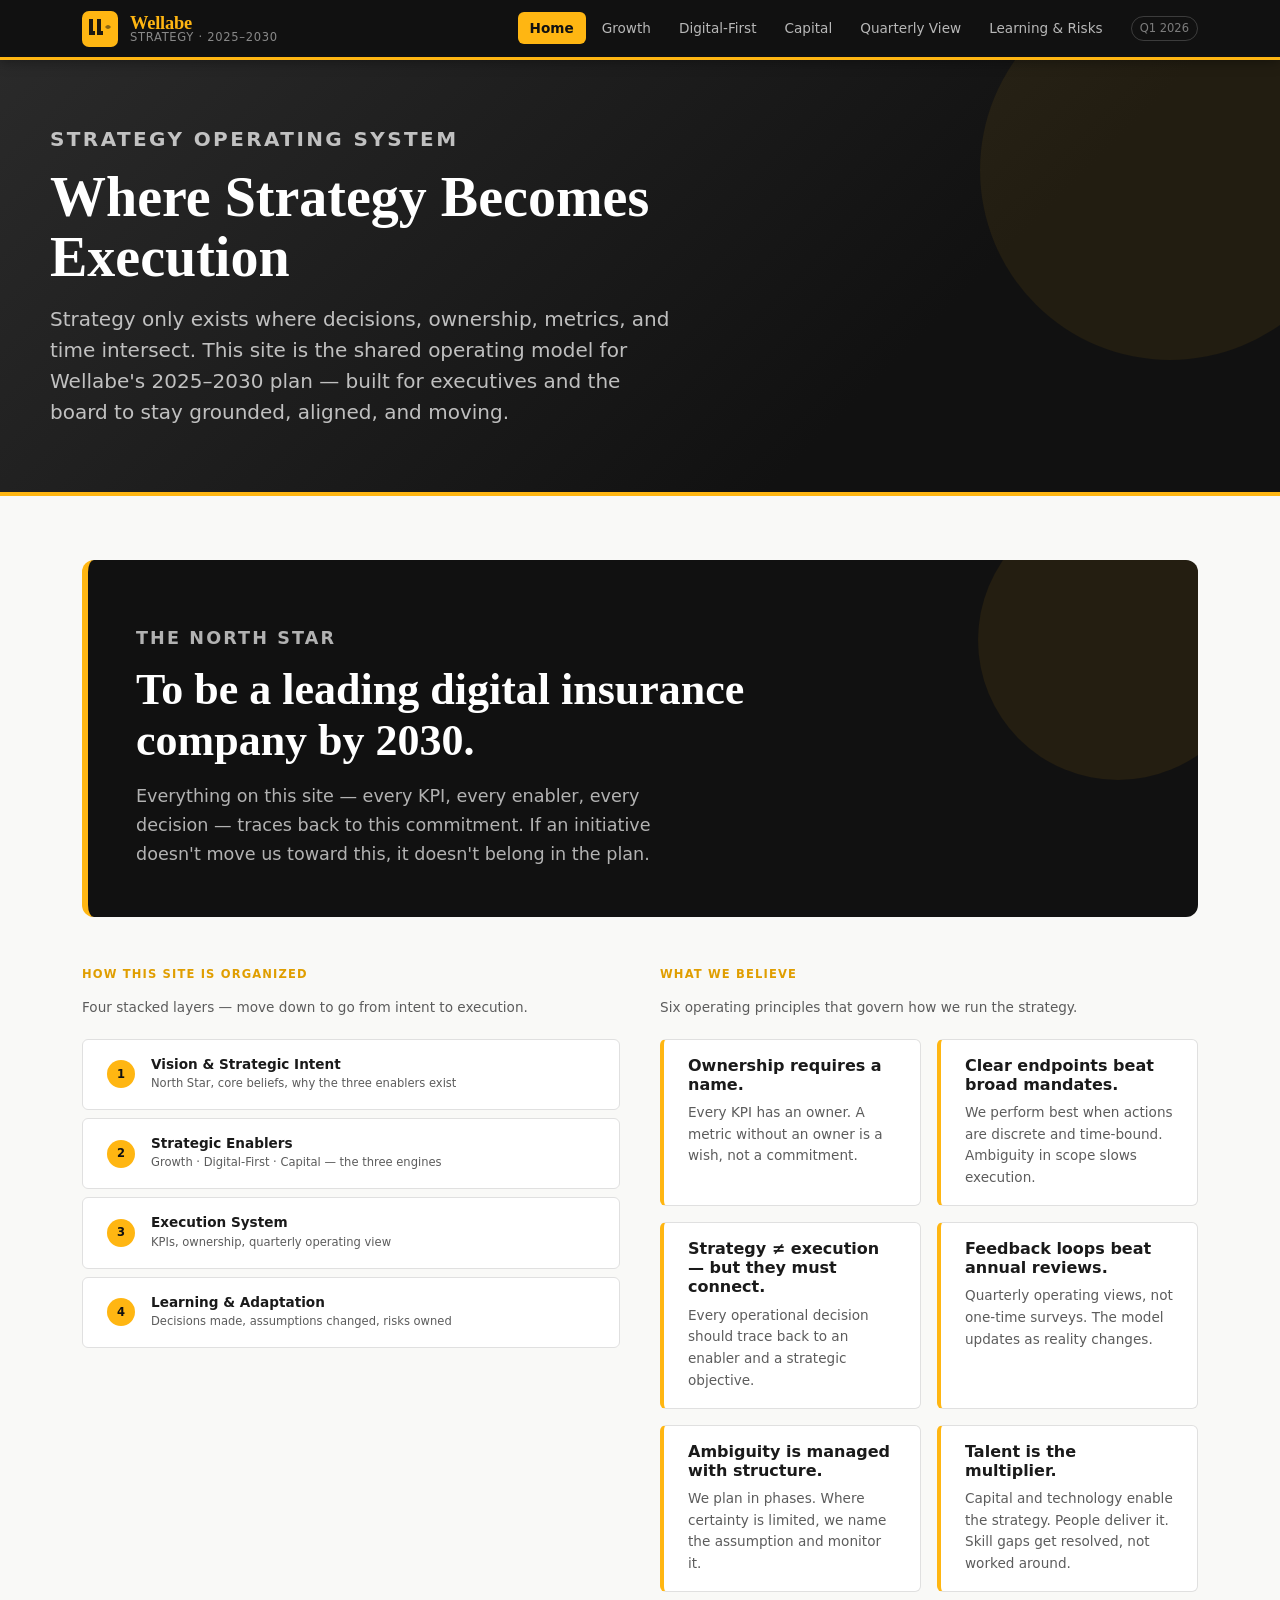
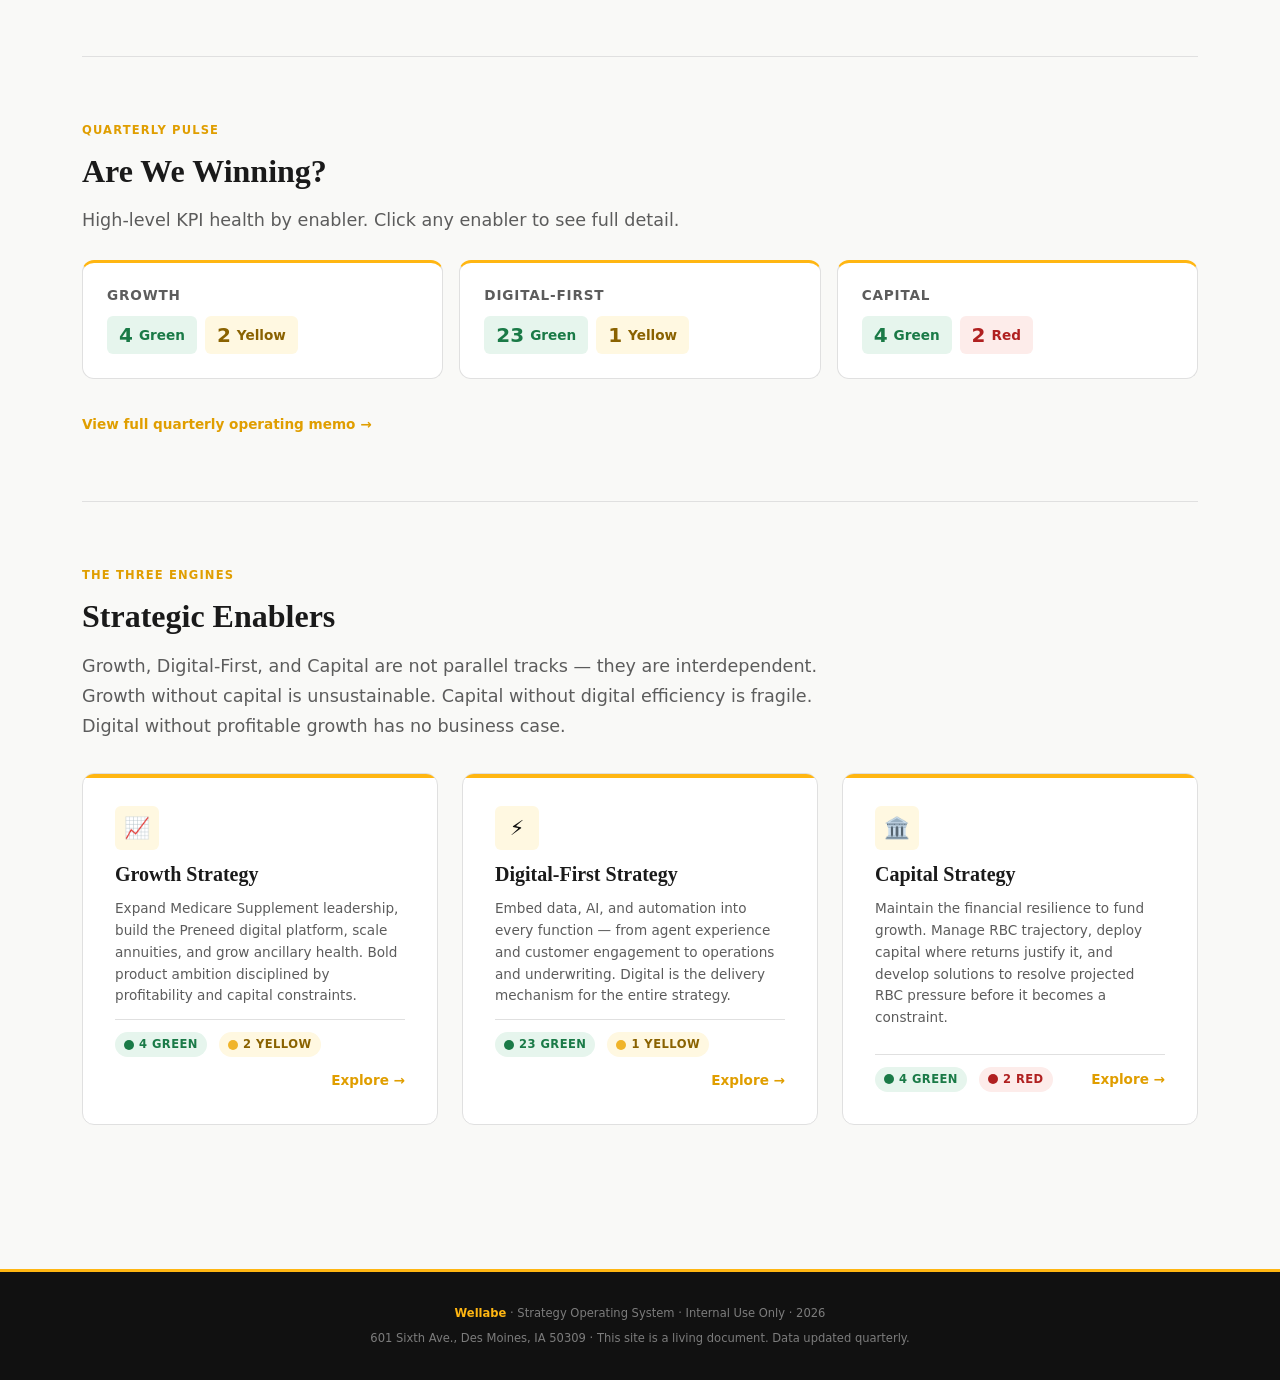
==== index.html @ 517842a7 "Add files via upload" ====
<!DOCTYPE html>
<html lang="en">
<head>
  <meta charset="UTF-8">
  <meta name="viewport" content="width=device-width, initial-scale=1.0">
  <title>Strategy Operating System — Wellabe</title>
  <link rel="stylesheet" href="css/style.css">
  <!-- Favicon inline SVG workaround -->
  <link rel="icon" href="data:image/svg+xml,<svg xmlns='http://www.w3.org/2000/svg' viewBox='0 0 32 32'><text y='26' font-size='24'>🏢</text></svg>">
</head>
<body data-section="all">

<!-- ============================================================
     NAVIGATION
     ============================================================ -->
<nav class="site-nav" role="navigation" aria-label="Main navigation">
  <div class="nav-inner">

    <!-- Wellabe logo lockup (double-L mark replicated in SVG) -->
    <a href="index.html" class="nav-logo" aria-label="Wellabe Strategy Home">
      <svg class="nav-logo-icon" viewBox="0 0 36 36" fill="none" xmlns="http://www.w3.org/2000/svg" aria-hidden="true">
        <rect width="36" height="36" rx="7" fill="#FFB612"/>
        <!-- Stylized double-L mark -->
        <path d="M7 8 L7 24 L13 24 L13 20 L11 20 L11 8 Z" fill="#111111" opacity="0.95"/>
        <path d="M15 8 L15 24 L21 24 L21 20 L19 20 L19 8 Z" fill="#111111" opacity="0.95"/>
        <!-- Connecting flourish -->
        <path d="M23 16 Q26 12 29 16 Q26 20 23 16 Z" fill="#111111" opacity="0.5"/>
      </svg>
      <div class="nav-logo-text">
        <span class="nav-logo-brand">Wellabe</span>
        <span class="nav-logo-sub">Strategy · 2025–2030</span>
      </div>
    </a>

    <ul class="nav-links" role="list">
      <li><a href="index.html"   class="nav-link active">Home</a></li>
      <li><a href="growth.html"  class="nav-link">Growth</a></li>
      <li><a href="digital.html" class="nav-link">Digital-First</a></li>
      <li><a href="capital.html" class="nav-link">Capital</a></li>
      <li><a href="quarterly.html" class="nav-link">Quarterly View</a></li>
      <li><a href="learning.html"  class="nav-link">Learning &amp; Risks</a></li>
      <span class="nav-badge" id="kpi-quarter">Q1 2026</span>
    </ul>

  </div>
</nav>

<!-- ============================================================
     PAGE HEADER
     ============================================================ -->
<header class="page-header">
  <div class="page-header-inner">
    <p class="page-header-eyebrow">Strategy Operating System</p>
    <h1>Where Strategy Becomes Execution</h1>
    <p>Strategy only exists where decisions, ownership, metrics, and time intersect. This site is the shared operating model for Wellabe's 2025–2030 plan — built for executives and the board to stay grounded, aligned, and moving.</p>
  </div>
</header>

<!-- ============================================================
     MAIN CONTENT
     ============================================================ -->
<main>
  <div class="page-wrap">

    <!-- NORTH STAR -->
    <section class="section" aria-labelledby="northstar-heading">
      <div class="north-star-block">
        <p class="north-star-label">The North Star</p>
        <h2 id="northstar-heading">To be a leading digital insurance company by 2030.</h2>
        <p>Everything on this site — every KPI, every enabler, every decision — traces back to this commitment. If an initiative doesn't move us toward this, it doesn't belong in the plan.</p>
      </div>

      <!-- Strategy layer diagram -->
      <div class="two-col" style="align-items:start; gap:2.5rem;">
        <div>
          <p class="section-label">How This Site Is Organized</p>
          <p style="font-size:var(--text-sm);color:var(--wb-muted);margin-bottom:1.25rem;">Four stacked layers — move down to go from intent to execution.</p>
          <div class="strategy-layers">
            <div class="strategy-layer">
              <div class="strategy-layer-num">1</div>
              <div class="strategy-layer-body">
                <h4>Vision &amp; Strategic Intent</h4>
                <p>North Star, core beliefs, why the three enablers exist</p>
              </div>
            </div>
            <div class="strategy-layer">
              <div class="strategy-layer-num">2</div>
              <div class="strategy-layer-body">
                <h4>Strategic Enablers</h4>
                <p>Growth · Digital-First · Capital — the three engines</p>
              </div>
            </div>
            <div class="strategy-layer">
              <div class="strategy-layer-num">3</div>
              <div class="strategy-layer-body">
                <h4>Execution System</h4>
                <p>KPIs, ownership, quarterly operating view</p>
              </div>
            </div>
            <div class="strategy-layer">
              <div class="strategy-layer-num">4</div>
              <div class="strategy-layer-body">
                <h4>Learning &amp; Adaptation</h4>
                <p>Decisions made, assumptions changed, risks owned</p>
              </div>
            </div>
          </div>
        </div>

        <div>
          <p class="section-label">What We Believe</p>
          <p style="font-size:var(--text-sm);color:var(--wb-muted);margin-bottom:1.25rem;">Six operating principles that govern how we run the strategy.</p>
          <div class="belief-grid">
            <div class="belief-card">
              <h4>Ownership requires a name.</h4>
              <p>Every KPI has an owner. A metric without an owner is a wish, not a commitment.</p>
            </div>
            <div class="belief-card">
              <h4>Clear endpoints beat broad mandates.</h4>
              <p>We perform best when actions are discrete and time-bound. Ambiguity in scope slows execution.</p>
            </div>
            <div class="belief-card">
              <h4>Strategy ≠ execution — but they must connect.</h4>
              <p>Every operational decision should trace back to an enabler and a strategic objective.</p>
            </div>
            <div class="belief-card">
              <h4>Feedback loops beat annual reviews.</h4>
              <p>Quarterly operating views, not one-time surveys. The model updates as reality changes.</p>
            </div>
            <div class="belief-card">
              <h4>Ambiguity is managed with structure.</h4>
              <p>We plan in phases. Where certainty is limited, we name the assumption and monitor it.</p>
            </div>
            <div class="belief-card">
              <h4>Talent is the multiplier.</h4>
              <p>Capital and technology enable the strategy. People deliver it. Skill gaps get resolved, not worked around.</p>
            </div>
          </div>
        </div>
      </div>
    </section>

    <!-- ARE WE WINNING? SNAPSHOT -->
    <section class="section" aria-labelledby="winning-heading">
      <p class="section-label">Quarterly Pulse</p>
      <h2 class="section-title" id="winning-heading">Are We Winning? <span id="kpi-quarter" style="font-size:var(--text-lg);color:var(--wb-muted);font-family:var(--font-body);font-weight:400;"></span></h2>
      <p class="section-body" style="margin-bottom:var(--space-5);">High-level KPI health by enabler. Click any enabler to see full detail.</p>

      <!-- Summary pills — populated by JS -->
      <div id="kpi-summary" class="kpi-summary-bar" aria-live="polite"></div>

      <a href="quarterly.html" style="display:inline-flex;align-items:center;gap:0.4rem;font-size:var(--text-sm);font-weight:600;color:var(--wb-yellow-dark);">
        View full quarterly operating memo →
      </a>
    </section>

    <!-- THREE STRATEGIC ENABLERS -->
    <section class="section" aria-labelledby="enablers-heading">
      <p class="section-label">The Three Engines</p>
      <h2 class="section-title" id="enablers-heading">Strategic Enablers</h2>
      <p class="section-body" style="margin-bottom:var(--space-6);">Growth, Digital-First, and Capital are not parallel tracks — they are interdependent. Growth without capital is unsustainable. Capital without digital efficiency is fragile. Digital without profitable growth has no business case.</p>

      <div class="enabler-grid">

        <!-- Growth -->
        <a href="growth.html" class="enabler-tile growth" aria-label="Growth Strategy enabler page">
          <div class="enabler-tile-accent"></div>
          <div class="enabler-tile-icon">📈</div>
          <h3>Growth Strategy</h3>
          <p>Expand Medicare Supplement leadership, build the Preneed digital platform, scale annuities, and grow ancillary health. Bold product ambition disciplined by profitability and capital constraints.</p>
          <div class="enabler-tile-status">
            <span class="status-chip green"><span class="status-dot green"></span>4 Green</span>
            <span class="status-chip yellow"><span class="status-dot yellow"></span>2 Yellow</span>
            <span class="enabler-tile-link">Explore →</span>
          </div>
        </a>

        <!-- Digital-First -->
        <a href="digital.html" class="enabler-tile digital" aria-label="Digital-First Strategy enabler page">
          <div class="enabler-tile-accent"></div>
          <div class="enabler-tile-icon">⚡</div>
          <h3>Digital-First Strategy</h3>
          <p>Embed data, AI, and automation into every function — from agent experience and customer engagement to operations and underwriting. Digital is the delivery mechanism for the entire strategy.</p>
          <div class="enabler-tile-status">
            <span class="status-chip green"><span class="status-dot green"></span>23 Green</span>
            <span class="status-chip yellow"><span class="status-dot yellow"></span>1 Yellow</span>
            <span class="enabler-tile-link">Explore →</span>
          </div>
        </a>

        <!-- Capital -->
        <a href="capital.html" class="enabler-tile capital" aria-label="Capital Strategy enabler page">
          <div class="enabler-tile-accent"></div>
          <div class="enabler-tile-icon">🏛️</div>
          <h3>Capital Strategy</h3>
          <p>Maintain the financial resilience to fund growth. Manage RBC trajectory, deploy capital where returns justify it, and develop solutions to resolve projected RBC pressure before it becomes a constraint.</p>
          <div class="enabler-tile-status">
            <span class="status-chip green"><span class="status-dot green"></span>4 Green</span>
            <span class="status-chip red"><span class="status-dot red"></span>2 Red</span>
            <span class="enabler-tile-link">Explore →</span>
          </div>
        </a>

      </div>
    </section>

  </div><!-- /page-wrap -->
</main>

<!-- ============================================================
     FOOTER
     ============================================================ -->
<footer class="site-footer" role="contentinfo">
  <p><strong>Wellabe</strong> · Strategy Operating System · Internal Use Only · <span id="footer-year"></span></p>
  <p style="margin-top:0.4rem">601 Sixth Ave., Des Moines, IA 50309 · This site is a living document. Data updated quarterly.</p>
</footer>

<script src="js/main.js"></script>
<script>
  document.getElementById('footer-year').textContent = new Date().getFullYear();
</script>
</body>
</html>
---- css/style.css ----
/* ============================================================
   WELLABE STRATEGY OPERATING SYSTEM — STYLESHEET
   Brand: Wellabe yellow (#FFB612) + black (#1A1A1A)
   ============================================================ */

/* ---- DESIGN TOKENS ---- */
:root {
  /* Wellabe brand palette — yellow & black */
  --wb-yellow:       #FFB612;   /* Primary brand yellow */
  --wb-yellow-dark:  #E09E00;
  --wb-yellow-light: #FFF8E1;
  --wb-yellow-mid:   #FFD970;

  --wb-black:        #111111;   /* Deep black */
  --wb-slate:        #1A1A1A;   /* Near-black for headers */
  --wb-ink:          #1F1F1F;
  --wb-muted:        #5C5C5C;
  --wb-border:       #E0E0E0;

  --wb-bg:           #F9F9F7;
  --wb-white:        #FFFFFF;

  /* Status colors */
  --status-green:    #1A7A47;
  --status-green-bg: #E6F5ED;
  --status-yellow:   #8A6200;
  --status-yellow-bg:#FFF8E1;
  --status-red:      #B02020;
  --status-red-bg:   #FDECEA;

  /* Type scale */
  --font-display: 'Playfair Display', Georgia, serif;
  --font-body:    'DM Sans', system-ui, sans-serif;

  --text-xs:   0.72rem;
  --text-sm:   0.85rem;
  --text-base: 1rem;
  --text-md:   1.1rem;
  --text-lg:   1.25rem;
  --text-xl:   1.55rem;
  --text-2xl:  2rem;
  --text-3xl:  2.75rem;
  --text-hero: 3.5rem;

  --space-1: 0.25rem;
  --space-2: 0.5rem;
  --space-3: 0.75rem;
  --space-4: 1rem;
  --space-5: 1.5rem;
  --space-6: 2rem;
  --space-8: 3rem;
  --space-10: 4rem;
  --space-12: 5rem;

  --radius-sm: 3px;
  --radius:    6px;
  --radius-lg: 12px;

  --shadow-sm: 0 1px 3px rgba(0,0,0,0.10);
  --shadow:    0 2px 10px rgba(0,0,0,0.13);
  --shadow-lg: 0 8px 32px rgba(0,0,0,0.16);

  --max-w: 1180px;
  --nav-h: 60px;
}

/* ---- RESET & BASE ---- */
*, *::before, *::after { box-sizing: border-box; margin: 0; padding: 0; }
html { font-size: 16px; scroll-behavior: smooth; }
body {
  font-family: var(--font-body);
  font-size: var(--text-base);
  color: var(--wb-ink);
  background: var(--wb-bg);
  line-height: 1.65;
  -webkit-font-smoothing: antialiased;
}
a { color: var(--wb-black); text-decoration: none; }
a:hover { text-decoration: underline; }
h1, h2, h3, h4, h5 {
  font-family: var(--font-display);
  color: var(--wb-slate);
  line-height: 1.2;
  font-weight: 700;
}
img { display: block; max-width: 100%; }
ul { list-style: none; }

@import url('https://fonts.googleapis.com/css2?family=Playfair+Display:wght@600;700;800&family=DM+Sans:wght@300;400;500;600&display=swap');

/* ============================================================
   NAVIGATION
   ============================================================ */
.site-nav {
  position: sticky;
  top: 0;
  z-index: 100;
  background: var(--wb-black);
  border-bottom: 3px solid var(--wb-yellow);
  height: var(--nav-h);
  display: flex;
  align-items: center;
  box-shadow: 0 2px 12px rgba(0,0,0,0.35);
}

.nav-inner {
  max-width: var(--max-w);
  margin: 0 auto;
  padding: 0 var(--space-6);
  width: 100%;
  display: flex;
  align-items: center;
  justify-content: space-between;
  gap: var(--space-6);
}

.nav-logo {
  display: flex;
  align-items: center;
  gap: var(--space-3);
  text-decoration: none;
  flex-shrink: 0;
}
.nav-logo:hover { text-decoration: none; }

.nav-logo-icon { width: 36px; height: 36px; flex-shrink: 0; }

.nav-logo-text {
  display: flex;
  flex-direction: column;
  line-height: 1;
}

.nav-logo-brand {
  font-family: var(--font-display);
  font-size: 1.15rem;
  font-weight: 700;
  color: var(--wb-yellow);
  letter-spacing: -0.01em;
}

.nav-logo-sub {
  font-size: var(--text-xs);
  color: rgba(255,255,255,0.5);
  letter-spacing: 0.06em;
  text-transform: uppercase;
  font-weight: 500;
}

.nav-links {
  display: flex;
  align-items: center;
  gap: var(--space-1);
}

.nav-link {
  font-size: var(--text-sm);
  font-weight: 500;
  color: rgba(255,255,255,0.7);
  padding: var(--space-2) var(--space-3);
  border-radius: var(--radius);
  transition: color 0.15s, background 0.15s;
  white-space: nowrap;
}
.nav-link:hover { color: var(--wb-yellow); background: rgba(255,182,18,0.12); text-decoration: none; }
.nav-link.active { color: var(--wb-black); background: var(--wb-yellow); font-weight: 600; }

.nav-badge {
  display: inline-flex;
  align-items: center;
  gap: var(--space-1);
  font-size: var(--text-xs);
  color: rgba(255,255,255,0.45);
  border: 1px solid rgba(255,255,255,0.18);
  border-radius: 20px;
  padding: 2px var(--space-2);
  margin-left: var(--space-3);
  font-weight: 500;
}

/* ============================================================
   PAGE WRAPPER
   ============================================================ */
.page-wrap {
  max-width: var(--max-w);
  margin: 0 auto;
  padding: 0 var(--space-6);
}

/* ============================================================
   HERO / PAGE HEADERS
   ============================================================ */
.page-header {
  background: var(--wb-black);
  color: var(--wb-white);
  padding: var(--space-10) var(--space-6);
  position: relative;
  overflow: hidden;
  border-bottom: 4px solid var(--wb-yellow);
}

.page-header::before {
  content: '';
  position: absolute;
  inset: 0;
  background: linear-gradient(135deg, #2a2a2a 0%, var(--wb-black) 70%);
}

/* Yellow accent circle */
.page-header::after {
  content: '';
  position: absolute;
  top: -80px;
  right: -80px;
  width: 380px;
  height: 380px;
  border-radius: 50%;
  background: var(--wb-yellow);
  opacity: 0.07;
  pointer-events: none;
}

.page-header-inner {
  position: relative;
  max-width: var(--max-w);
  margin: 0 auto;
}

.page-header-eyebrow {
  font-size: var(--text-xs);
  letter-spacing: 0.12em;
  text-transform: uppercase;
  color: var(--wb-yellow);
  font-weight: 600;
  margin-bottom: var(--space-3);
}

.page-header h1 {
  font-size: var(--text-hero);
  color: var(--wb-white);
  max-width: 720px;
  margin-bottom: var(--space-4);
  line-height: 1.08;
}

.page-header p {
  font-size: var(--text-lg);
  color: rgba(255,255,255,0.72);
  max-width: 620px;
  line-height: 1.55;
}

/* Enabler-specific accents */
.page-header.growth::before  { background: linear-gradient(135deg, #1e2e1e 0%, var(--wb-black) 70%); }
.page-header.digital::before { background: linear-gradient(135deg, #1a1e2e 0%, var(--wb-black) 70%); }
.page-header.capital::before { background: linear-gradient(135deg, #2e1e1a 0%, var(--wb-black) 70%); }

/* ============================================================
   SECTION LAYOUT
   ============================================================ */
.section { padding: var(--space-10) 0; }
.section + .section { border-top: 1px solid var(--wb-border); }

.section-label {
  font-size: var(--text-xs);
  letter-spacing: 0.1em;
  text-transform: uppercase;
  color: var(--wb-yellow-dark);
  font-weight: 700;
  margin-bottom: var(--space-3);
}

.section-title { font-size: var(--text-2xl); margin-bottom: var(--space-4); }

.section-body {
  font-size: var(--text-md);
  color: var(--wb-muted);
  max-width: 760px;
  line-height: 1.7;
}

.two-col   { display: grid; grid-template-columns: 1fr 1fr; gap: var(--space-6); }
.three-col { display: grid; grid-template-columns: repeat(3, 1fr); gap: var(--space-5); }

/* ============================================================
   CARDS
   ============================================================ */
.card {
  background: var(--wb-white);
  border: 1px solid var(--wb-border);
  border-radius: var(--radius-lg);
  padding: var(--space-5);
  box-shadow: var(--shadow-sm);
}

.card-label {
  font-size: var(--text-xs);
  letter-spacing: 0.08em;
  text-transform: uppercase;
  color: var(--wb-muted);
  font-weight: 600;
  margin-bottom: var(--space-2);
}

.card-title { font-size: var(--text-lg); margin-bottom: var(--space-2); }
.card-body  { font-size: var(--text-sm); color: var(--wb-muted); line-height: 1.65; }

/* ============================================================
   STATUS CHIPS & DOTS
   ============================================================ */
.status-dot {
  display: inline-block;
  width: 10px; height: 10px;
  border-radius: 50%;
  flex-shrink: 0;
}
.status-dot.green  { background: var(--status-green); }
.status-dot.yellow { background: #F0B429; }
.status-dot.red    { background: var(--status-red); }

.status-chip {
  display: inline-flex;
  align-items: center;
  gap: 5px;
  font-size: var(--text-xs);
  font-weight: 600;
  letter-spacing: 0.04em;
  text-transform: uppercase;
  padding: 3px 9px;
  border-radius: 20px;
}
.status-chip.green  { color: var(--status-green);  background: var(--status-green-bg); }
.status-chip.yellow { color: var(--status-yellow); background: var(--status-yellow-bg); }
.status-chip.red    { color: var(--status-red);    background: var(--status-red-bg); }

/* ============================================================
   KPI SCORECARD
   ============================================================ */
.kpi-summary-bar {
  display: grid;
  grid-template-columns: repeat(3, 1fr);
  gap: var(--space-4);
  margin-bottom: var(--space-6);
}

.kpi-summary-card {
  background: var(--wb-white);
  border: 1px solid var(--wb-border);
  border-top: 3px solid var(--wb-yellow);
  border-radius: var(--radius-lg);
  padding: var(--space-5);
  display: flex;
  flex-direction: column;
  gap: var(--space-3);
}

.kpi-summary-card h4 {
  font-family: var(--font-body);
  font-size: var(--text-sm);
  font-weight: 600;
  color: var(--wb-muted);
  text-transform: uppercase;
  letter-spacing: 0.06em;
}

.kpi-summary-pills { display: flex; gap: var(--space-2); flex-wrap: wrap; }

.kpi-pill {
  display: flex;
  align-items: center;
  gap: 6px;
  padding: var(--space-2) var(--space-3);
  border-radius: var(--radius);
  font-size: var(--text-sm);
  font-weight: 600;
}
.kpi-pill .kpi-count { font-size: var(--text-lg); font-weight: 700; line-height: 1; }
.kpi-pill.green  { background: var(--status-green-bg);  color: var(--status-green); }
.kpi-pill.yellow { background: var(--status-yellow-bg); color: var(--status-yellow); }
.kpi-pill.red    { background: var(--status-red-bg);    color: var(--status-red); }

.kpi-table-wrap {
  overflow: hidden;
  border: 1px solid var(--wb-border);
  border-radius: var(--radius-lg);
  background: var(--wb-white);
  margin-top: var(--space-4);
}

.kpi-table {
  width: 100%;
  border-collapse: collapse;
  font-size: var(--text-sm);
}

.kpi-table th {
  background: var(--wb-black);
  color: rgba(255,255,255,0.8);
  font-family: var(--font-body);
  font-size: var(--text-xs);
  font-weight: 600;
  text-transform: uppercase;
  letter-spacing: 0.07em;
  padding: var(--space-3) var(--space-4);
  text-align: left;
}

.kpi-table td {
  padding: var(--space-3) var(--space-4);
  border-top: 1px solid var(--wb-border);
  vertical-align: top;
  line-height: 1.5;
}
.kpi-table tr:hover td { background: var(--wb-yellow-light); }
.kpi-table .kpi-objective { font-weight: 600; color: var(--wb-slate); }
.kpi-table .kpi-owner     { color: var(--wb-muted); font-size: var(--text-xs); }
.kpi-table .kpi-narrative { color: var(--wb-muted); font-size: var(--text-xs); max-width: 480px; }

.kpi-type-badge {
  display: inline-block;
  font-size: var(--text-xs);
  font-weight: 600;
  padding: 2px 7px;
  border-radius: 4px;
  border: 1px solid var(--wb-border);
  color: var(--wb-muted);
  text-transform: uppercase;
  letter-spacing: 0.05em;
}

/* ============================================================
   BELIEF BLOCKS
   ============================================================ */
.belief-grid { display: grid; grid-template-columns: repeat(2, 1fr); gap: var(--space-4); }

.belief-card {
  background: var(--wb-white);
  border: 1px solid var(--wb-border);
  border-left: 4px solid var(--wb-yellow);
  border-radius: var(--radius);
  padding: var(--space-4) var(--space-5);
}

.belief-card h4 {
  font-size: var(--text-base);
  margin-bottom: var(--space-2);
  font-family: var(--font-body);
  font-weight: 600;
}
.belief-card p { font-size: var(--text-sm); color: var(--wb-muted); line-height: 1.6; }

/* ============================================================
   ENABLER TILES
   ============================================================ */
.enabler-grid { display: grid; grid-template-columns: repeat(3, 1fr); gap: var(--space-5); }

.enabler-tile {
  background: var(--wb-white);
  border: 1px solid var(--wb-border);
  border-radius: var(--radius-lg);
  padding: var(--space-6);
  text-decoration: none;
  transition: box-shadow 0.2s, transform 0.2s, border-color 0.2s;
  display: flex;
  flex-direction: column;
  gap: var(--space-3);
  position: relative;
  overflow: hidden;
}
.enabler-tile:hover {
  box-shadow: var(--shadow-lg);
  transform: translateY(-2px);
  border-color: var(--wb-yellow);
  text-decoration: none;
}

.enabler-tile-accent {
  position: absolute;
  top: 0; left: 0; right: 0;
  height: 4px;
  background: var(--wb-yellow);
}

.enabler-tile-icon {
  width: 44px; height: 44px;
  border-radius: var(--radius);
  display: flex;
  align-items: center;
  justify-content: center;
  font-size: 1.3rem;
  background: var(--wb-yellow-light);
}

.enabler-tile h3 { font-size: var(--text-lg); color: var(--wb-slate); }
.enabler-tile p  { font-size: var(--text-sm); color: var(--wb-muted); line-height: 1.6; flex: 1; }

.enabler-tile-status {
  display: flex;
  align-items: center;
  gap: var(--space-3);
  padding-top: var(--space-3);
  border-top: 1px solid var(--wb-border);
  flex-wrap: wrap;
}

.enabler-tile-link { font-size: var(--text-sm); font-weight: 600; color: var(--wb-yellow-dark); margin-left: auto; }

/* ============================================================
   NORTH STAR BLOCK
   ============================================================ */
.north-star-block {
  background: var(--wb-black);
  border-radius: var(--radius-lg);
  padding: var(--space-8);
  color: var(--wb-white);
  position: relative;
  overflow: hidden;
  margin-bottom: var(--space-8);
  border-left: 6px solid var(--wb-yellow);
}

.north-star-block::before {
  content: '';
  position: absolute;
  right: -60px; top: -60px;
  width: 280px; height: 280px;
  border-radius: 50%;
  background: var(--wb-yellow);
  opacity: 0.08;
}

.north-star-label {
  font-size: var(--text-xs);
  letter-spacing: 0.12em;
  text-transform: uppercase;
  color: var(--wb-yellow);
  font-weight: 700;
  margin-bottom: var(--space-3);
}

.north-star-block h2 {
  font-size: var(--text-3xl);
  color: var(--wb-white);
  max-width: 640px;
  line-height: 1.15;
  position: relative;
}

.north-star-block p {
  margin-top: var(--space-4);
  color: rgba(255,255,255,0.68);
  max-width: 560px;
  font-size: var(--text-md);
  position: relative;
}

/* ============================================================
   QUARTERLY MEMO
   ============================================================ */
.memo-block {
  background: var(--wb-white);
  border: 1px solid var(--wb-border);
  border-radius: var(--radius-lg);
  overflow: hidden;
}

.memo-header {
  background: var(--wb-black);
  color: var(--wb-white);
  padding: var(--space-5) var(--space-6);
  display: flex;
  align-items: center;
  justify-content: space-between;
  flex-wrap: wrap;
  gap: var(--space-3);
  border-bottom: 3px solid var(--wb-yellow);
}

.memo-header h3 { font-size: var(--text-xl); color: var(--wb-white); }
.memo-meta      { font-size: var(--text-xs); color: rgba(255,255,255,0.5); letter-spacing: 0.06em; text-transform: uppercase; }

.memo-body { padding: var(--space-6); }

.memo-item {
  padding: var(--space-4) 0;
  border-bottom: 1px solid var(--wb-border);
  display: grid;
  grid-template-columns: 100px 1fr;
  gap: var(--space-4);
  align-items: start;
}
.memo-item:last-child { border-bottom: none; }

.memo-item-label {
  font-size: var(--text-xs);
  font-weight: 700;
  text-transform: uppercase;
  letter-spacing: 0.07em;
  color: var(--wb-muted);
  padding-top: 2px;
}
.memo-item-body { font-size: var(--text-sm); line-height: 1.7; color: var(--wb-ink); }

/* ============================================================
   LEARNING & DECISIONS EDITOR
   ============================================================ */
.learning-controls { display: flex; gap: var(--space-3); margin-bottom: var(--space-5); flex-wrap: wrap; }

.btn {
  display: inline-flex;
  align-items: center;
  gap: var(--space-2);
  padding: var(--space-2) var(--space-4);
  border-radius: var(--radius);
  font-size: var(--text-sm);
  font-weight: 600;
  cursor: pointer;
  border: none;
  transition: opacity 0.15s, box-shadow 0.15s;
  font-family: var(--font-body);
}
.btn:hover { opacity: 0.88; box-shadow: var(--shadow); }

.btn-primary  { background: var(--wb-yellow); color: var(--wb-black); }
.btn-ghost    { background: var(--wb-white); color: var(--wb-muted); border: 1px solid var(--wb-border); }
.btn-danger   { background: var(--status-red-bg); color: var(--status-red); border: 1px solid rgba(176,32,32,0.2); }

.learning-items { display: flex; flex-direction: column; gap: var(--space-4); }

.learning-item {
  background: var(--wb-white);
  border: 1px solid var(--wb-border);
  border-radius: var(--radius-lg);
  padding: var(--space-5);
  position: relative;
}

.learning-item-header {
  display: flex;
  align-items: flex-start;
  justify-content: space-between;
  gap: var(--space-4);
  margin-bottom: var(--space-3);
}

.learning-item-type {
  display: inline-flex;
  align-items: center;
  gap: 5px;
  font-size: var(--text-xs);
  font-weight: 700;
  text-transform: uppercase;
  letter-spacing: 0.07em;
  padding: 3px 9px;
  border-radius: 20px;
}
.learning-item-type.decision   { background: #EAF4FB; color: #1A6FA0; }
.learning-item-type.assumption { background: var(--status-yellow-bg); color: var(--status-yellow); }
.learning-item-type.risk       { background: var(--status-red-bg); color: var(--status-red); }

.learning-item h4          { font-size: var(--text-base); font-family: var(--font-body); font-weight: 600; }
.learning-item-meta        { font-size: var(--text-xs); color: var(--wb-muted); margin-top: var(--space-1); }
.learning-item-body        { font-size: var(--text-sm); color: var(--wb-muted); line-height: 1.65; margin-bottom: var(--space-2); }

.learning-item-impact {
  font-size: var(--text-xs);
  font-weight: 600;
  color: var(--wb-ink);
  background: var(--wb-bg);
  padding: var(--space-2) var(--space-3);
  border-radius: var(--radius-sm);
  border-left: 3px solid var(--wb-yellow);
}

.learning-item-actions {
  position: absolute;
  top: var(--space-4); right: var(--space-4);
  display: flex;
  gap: var(--space-2);
  opacity: 0;
  transition: opacity 0.15s;
}
.learning-item:hover .learning-item-actions { opacity: 1; }

/* ============================================================
   MODAL
   ============================================================ */
.modal-overlay {
  display: none;
  position: fixed;
  inset: 0;
  background: rgba(0,0,0,0.6);
  z-index: 200;
  align-items: center;
  justify-content: center;
  padding: var(--space-4);
}
.modal-overlay.open { display: flex; }

.modal {
  background: var(--wb-white);
  border-radius: var(--radius-lg);
  padding: var(--space-6);
  width: 100%;
  max-width: 580px;
  box-shadow: var(--shadow-lg);
  border-top: 4px solid var(--wb-yellow);
}

.modal h3 { font-size: var(--text-xl); margin-bottom: var(--space-5); }

.form-group { margin-bottom: var(--space-4); }
.form-group label { display: block; font-size: var(--text-sm); font-weight: 600; color: var(--wb-ink); margin-bottom: var(--space-2); }
.form-group input,
.form-group select,
.form-group textarea {
  width: 100%;
  padding: var(--space-2) var(--space-3);
  border: 1px solid var(--wb-border);
  border-radius: var(--radius);
  font-family: var(--font-body);
  font-size: var(--text-sm);
  color: var(--wb-ink);
  background: var(--wb-bg);
  transition: border-color 0.15s;
}
.form-group input:focus,
.form-group select:focus,
.form-group textarea:focus {
  outline: none;
  border-color: var(--wb-yellow);
  box-shadow: 0 0 0 3px rgba(255,182,18,0.18);
}
.form-group textarea { resize: vertical; min-height: 80px; }

.modal-actions { display: flex; justify-content: flex-end; gap: var(--space-3); margin-top: var(--space-5); }

/* ============================================================
   STRATEGY LAYERS
   ============================================================ */
.strategy-layers { display: flex; flex-direction: column; gap: var(--space-2); }

.strategy-layer {
  background: var(--wb-white);
  border: 1px solid var(--wb-border);
  border-radius: var(--radius);
  padding: var(--space-4) var(--space-5);
  display: flex;
  align-items: center;
  gap: var(--space-4);
}

.strategy-layer-num {
  width: 28px; height: 28px;
  border-radius: 50%;
  background: var(--wb-yellow);
  color: var(--wb-black);
  display: flex;
  align-items: center;
  justify-content: center;
  font-size: var(--text-xs);
  font-weight: 800;
  flex-shrink: 0;
}

.strategy-layer-body h4 { font-family: var(--font-body); font-weight: 600; font-size: var(--text-sm); color: var(--wb-slate); }
.strategy-layer-body p  { font-size: var(--text-xs); color: var(--wb-muted); margin-top: 2px; }

/* ============================================================
   PHASE CARDS
   ============================================================ */
.phases { display: grid; grid-template-columns: repeat(3, 1fr); gap: var(--space-4); }

.phase-card {
  background: var(--wb-white);
  border: 1px solid var(--wb-border);
  border-radius: var(--radius-lg);
  overflow: hidden;
}

.phase-header {
  background: var(--wb-black);
  padding: var(--space-3) var(--space-4);
  border-bottom: 3px solid var(--wb-yellow);
}
.phase-header h4       { font-family: var(--font-body); font-size: var(--text-sm); font-weight: 700; color: var(--wb-white); }
.phase-header .phase-dates { font-size: var(--text-xs); color: var(--wb-yellow); margin-top: 1px; }

.phase-body { padding: var(--space-4); }
.phase-body ul { display: flex; flex-direction: column; gap: var(--space-2); }
.phase-body li {
  font-size: var(--text-sm);
  color: var(--wb-ink);
  padding-left: var(--space-4);
  position: relative;
  line-height: 1.5;
}
.phase-body li::before {
  content: '→';
  position: absolute;
  left: 0;
  color: var(--wb-yellow-dark);
  font-size: var(--text-xs);
  top: 1px;
  font-weight: 700;
}

/* ============================================================
   TRACEABILITY CHAIN
   ============================================================ */
.trace-chain {
  display: flex;
  align-items: center;
  gap: var(--space-2);
  flex-wrap: wrap;
  font-size: var(--text-xs);
  color: var(--wb-muted);
  margin-bottom: var(--space-5);
}
.trace-chain-item {
  background: var(--wb-white);
  border: 1px solid var(--wb-border);
  padding: 3px 10px;
  border-radius: 20px;
  font-weight: 500;
  white-space: nowrap;
}
.trace-chain-item.active {
  background: var(--wb-yellow);
  border-color: var(--wb-yellow);
  color: var(--wb-black);
  font-weight: 700;
}
.trace-chain-arrow { color: var(--wb-border); font-size: 1rem; }

/* ============================================================
   FOOTER
   ============================================================ */
.site-footer {
  background: var(--wb-black);
  color: rgba(255,255,255,0.45);
  padding: var(--space-6);
  margin-top: var(--space-12);
  font-size: var(--text-xs);
  text-align: center;
  border-top: 3px solid var(--wb-yellow);
}
.site-footer strong { color: var(--wb-yellow); font-weight: 600; }

/* ============================================================
   UTILITIES
   ============================================================ */
.tag {
  display: inline-block;
  padding: 2px 8px;
  border-radius: 4px;
  font-size: var(--text-xs);
  font-weight: 600;
  background: var(--wb-yellow-light);
  color: var(--wb-yellow-dark);
}
.divider { border: none; border-top: 1px solid var(--wb-border); margin: var(--space-6) 0; }

/* ============================================================
   RESPONSIVE
   ============================================================ */
@media (max-width: 900px) {
  :root { --text-hero: 2.4rem; --text-3xl: 2rem; }
  .enabler-grid, .three-col, .phases, .kpi-summary-bar { grid-template-columns: 1fr 1fr; }
  .belief-grid, .two-col { grid-template-columns: 1fr; }
  .nav-links { display: none; }
}
@media (max-width: 600px) {
  :root { --text-hero: 2rem; }
  .enabler-grid, .three-col, .phases, .kpi-summary-bar { grid-template-columns: 1fr; }
  .page-wrap { padding: 0 var(--space-4); }
  .memo-item { grid-template-columns: 1fr; gap: var(--space-1); }
}
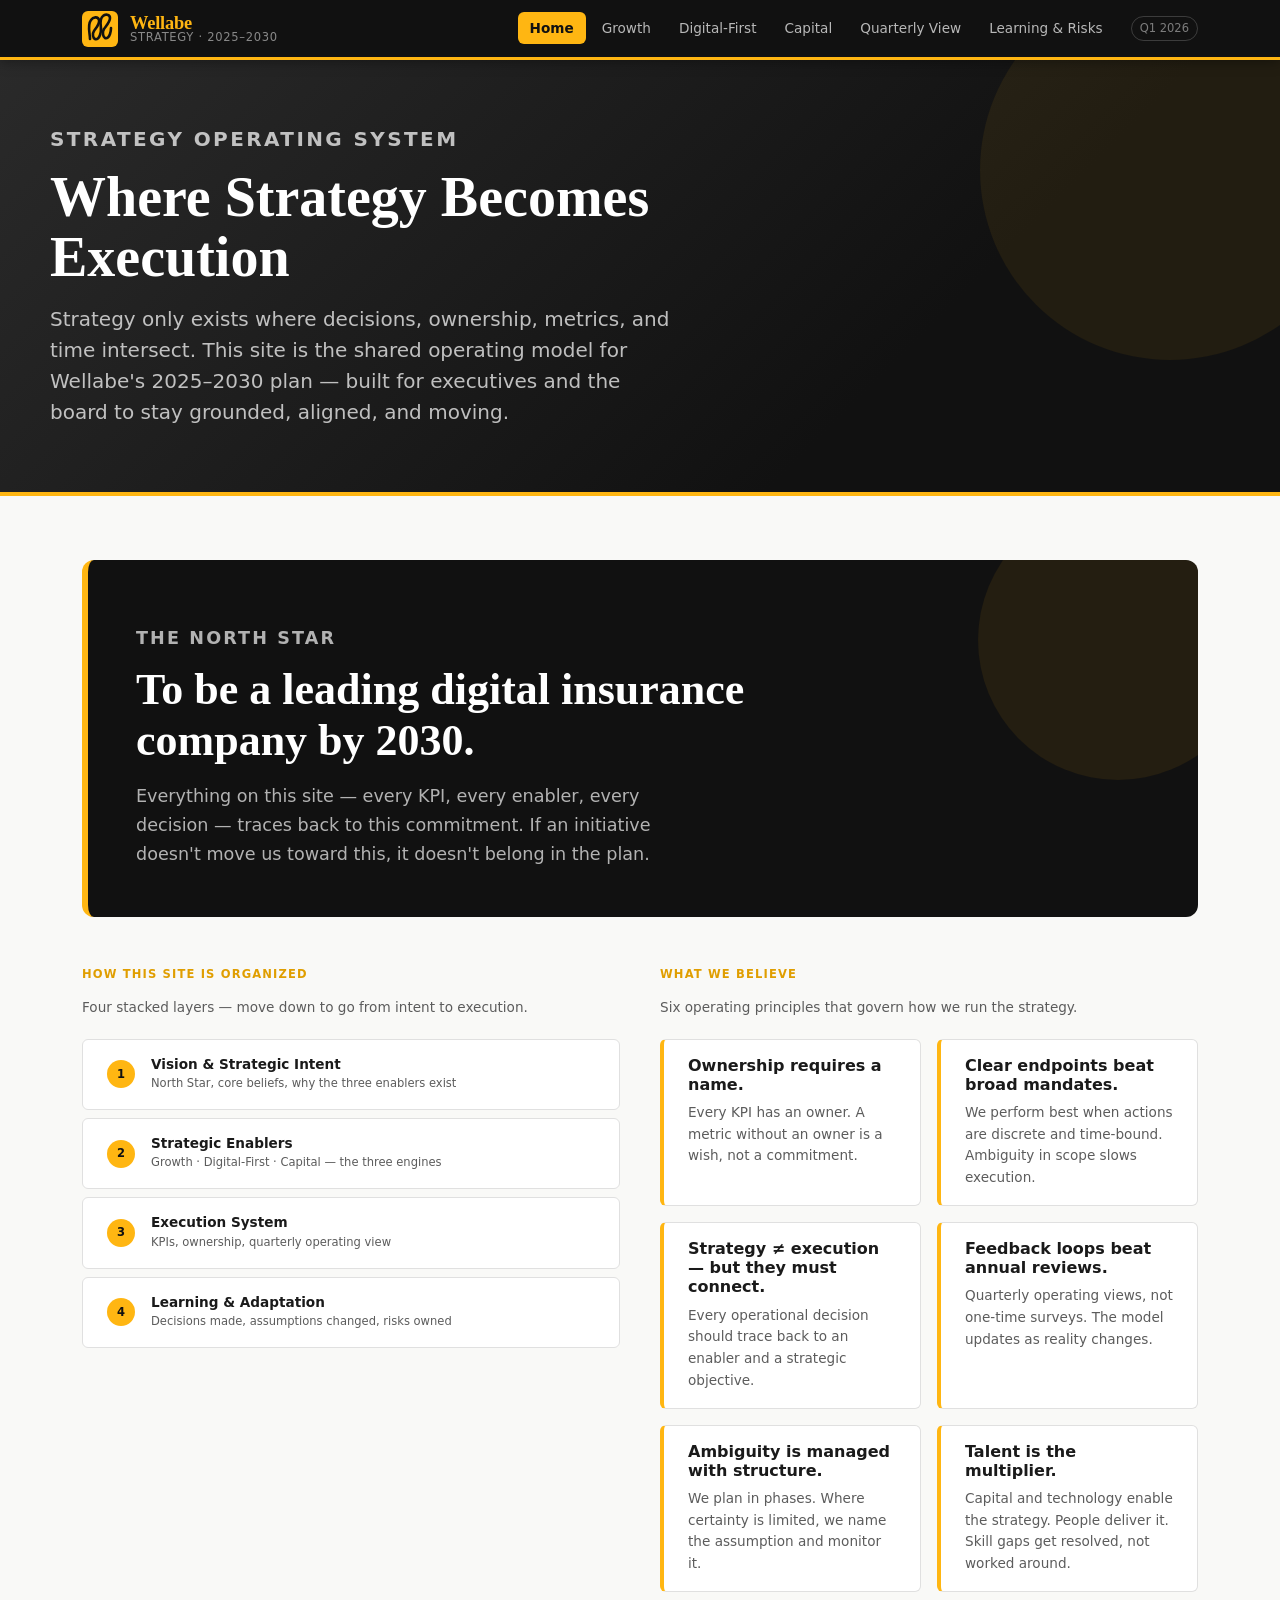
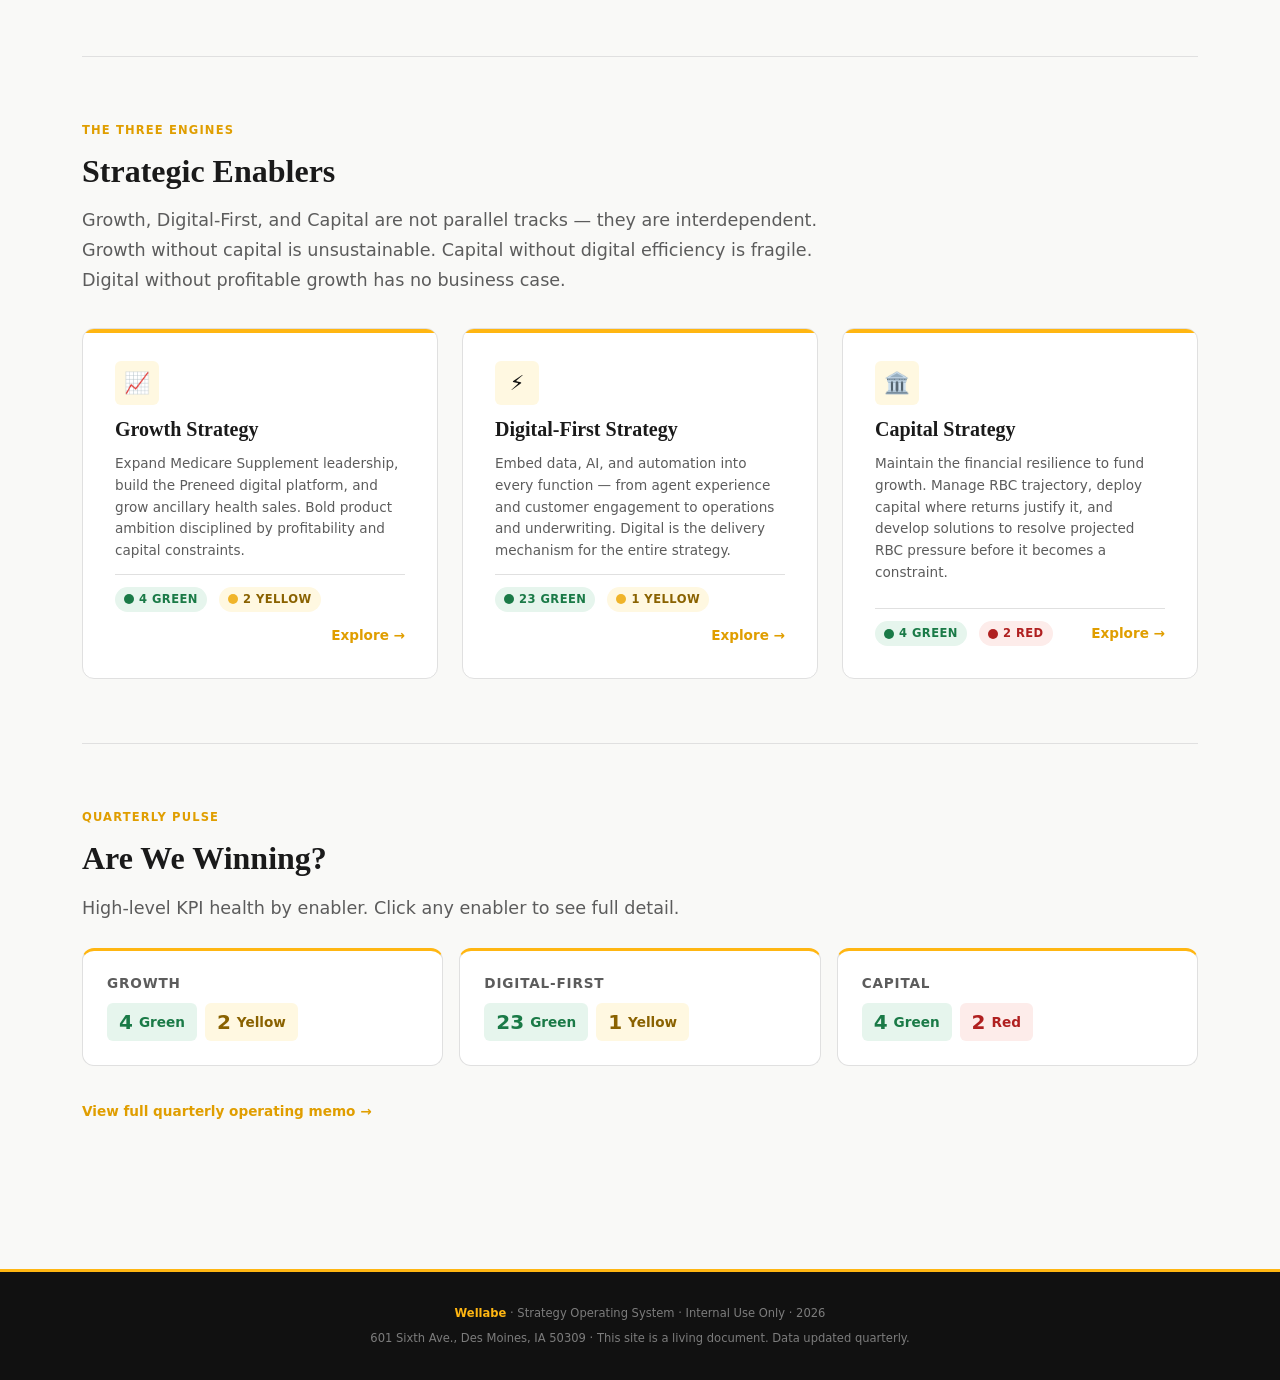
==== commit cef8f762: "Add files via upload" ====
--- a/index.html
+++ b/index.html
@@ -19,12 +19,9 @@
     <!-- Wellabe logo lockup (double-L mark replicated in SVG) -->
     <a href="index.html" class="nav-logo" aria-label="Wellabe Strategy Home">
       <svg class="nav-logo-icon" viewBox="0 0 36 36" fill="none" xmlns="http://www.w3.org/2000/svg" aria-hidden="true">
-        <rect width="36" height="36" rx="7" fill="#FFB612"/>
-        <!-- Stylized double-L mark -->
-        <path d="M7 8 L7 24 L13 24 L13 20 L11 20 L11 8 Z" fill="#111111" opacity="0.95"/>
-        <path d="M15 8 L15 24 L21 24 L21 20 L19 20 L19 8 Z" fill="#111111" opacity="0.95"/>
-        <!-- Connecting flourish -->
-        <path d="M23 16 Q26 12 29 16 Q26 20 23 16 Z" fill="#111111" opacity="0.5"/>
+        <rect width="36" height="36" rx="6" fill="#FFB612"/>
+        <path d="M 8,28 C 8,22 5,14 9,9 C 11,6 16,5 17,9 C 18,13 14,17 12,20 C 10,23 11,27 13,28 C 15,29 17,27 18,24 C 19,21 19,18 19,18" fill="none" stroke="#111111" stroke-width="2.6" stroke-linecap="round" stroke-linejoin="round"/>
+        <path d="M 19,18 C 19,14 17,8 21,5 C 23,3 28,3 28,7 C 28,11 24,15 22,18 C 20,21 21,26 23,27 C 25,28 27,26 28,23 C 29,20 29,17 29,17" fill="none" stroke="#111111" stroke-width="2.6" stroke-linecap="round" stroke-linejoin="round"/>
       </svg>
       <div class="nav-logo-text">
         <span class="nav-logo-brand">Wellabe</span>
@@ -140,20 +137,6 @@
       </div>
     </section>
 
-    <!-- ARE WE WINNING? SNAPSHOT -->
-    <section class="section" aria-labelledby="winning-heading">
-      <p class="section-label">Quarterly Pulse</p>
-      <h2 class="section-title" id="winning-heading">Are We Winning? <span id="kpi-quarter" style="font-size:var(--text-lg);color:var(--wb-muted);font-family:var(--font-body);font-weight:400;"></span></h2>
-      <p class="section-body" style="margin-bottom:var(--space-5);">High-level KPI health by enabler. Click any enabler to see full detail.</p>
-
-      <!-- Summary pills — populated by JS -->
-      <div id="kpi-summary" class="kpi-summary-bar" aria-live="polite"></div>
-
-      <a href="quarterly.html" style="display:inline-flex;align-items:center;gap:0.4rem;font-size:var(--text-sm);font-weight:600;color:var(--wb-yellow-dark);">
-        View full quarterly operating memo →
-      </a>
-    </section>
-
     <!-- THREE STRATEGIC ENABLERS -->
     <section class="section" aria-labelledby="enablers-heading">
       <p class="section-label">The Three Engines</p>
@@ -167,7 +150,7 @@
           <div class="enabler-tile-accent"></div>
           <div class="enabler-tile-icon">📈</div>
           <h3>Growth Strategy</h3>
-          <p>Expand Medicare Supplement leadership, build the Preneed digital platform, scale annuities, and grow ancillary health. Bold product ambition disciplined by profitability and capital constraints.</p>
+          <p>Expand Medicare Supplement leadership, build the Preneed digital platform, and grow ancillary health sales. Bold product ambition disciplined by profitability and capital constraints.</p>
           <div class="enabler-tile-status">
             <span class="status-chip green"><span class="status-dot green"></span>4 Green</span>
             <span class="status-chip yellow"><span class="status-dot yellow"></span>2 Yellow</span>
@@ -204,6 +187,21 @@
       </div>
     </section>
 
+
+    <!-- ARE WE WINNING? SNAPSHOT -->
+    <section class="section" aria-labelledby="winning-heading">
+      <p class="section-label">Quarterly Pulse</p>
+      <h2 class="section-title" id="winning-heading">Are We Winning? <span id="kpi-quarter" style="font-size:var(--text-lg);color:var(--wb-muted);font-family:var(--font-body);font-weight:400;"></span></h2>
+      <p class="section-body" style="margin-bottom:var(--space-5);">High-level KPI health by enabler. Click any enabler to see full detail.</p>
+
+      <!-- Summary pills — populated by JS -->
+      <div id="kpi-summary" class="kpi-summary-bar" aria-live="polite"></div>
+
+      <a href="quarterly.html" style="display:inline-flex;align-items:center;gap:0.4rem;font-size:var(--text-sm);font-weight:600;color:var(--wb-yellow-dark);">
+        View full quarterly operating memo →
+      </a>
+    </section>
+
   </div><!-- /page-wrap -->
 </main>
 
--- a/css/style.css
+++ b/css/style.css
@@ -415,6 +415,18 @@
 .kpi-table .kpi-objective { font-weight: 600; color: var(--wb-slate); }
 .kpi-table .kpi-owner     { color: var(--wb-muted); font-size: var(--text-xs); }
 .kpi-table .kpi-narrative { color: var(--wb-muted); font-size: var(--text-xs); max-width: 480px; }
+.kpi-dept {
+  display: inline-block;
+  font-size: 0.68rem;
+  font-weight: 700;
+  text-transform: uppercase;
+  letter-spacing: 0.06em;
+  color: var(--wb-black);
+  background: var(--wb-yellow);
+  padding: 1px 6px;
+  border-radius: 3px;
+  vertical-align: middle;
+}
 
 .kpi-type-badge {
   display: inline-block;
@@ -670,7 +682,33 @@
   padding: var(--space-2) var(--space-3);
   border-radius: var(--radius-sm);
   border-left: 3px solid var(--wb-yellow);
-}
+  margin-top: var(--space-3);
+}
+
+/* Long-form decision entries: body paragraphs */
+.learning-item .learning-item-body {
+  font-size: var(--text-sm);
+  color: var(--wb-muted);
+  line-height: 1.72;
+}
+
+/* Collapsible long entries — show first para, expand on click */
+.learning-item-body-wrap {
+  position: relative;
+}
+
+.learning-item-toggle {
+  background: none;
+  border: none;
+  color: var(--wb-yellow-dark);
+  font-size: var(--text-xs);
+  font-weight: 700;
+  cursor: pointer;
+  padding: var(--space-2) 0;
+  font-family: var(--font-body);
+  letter-spacing: 0.03em;
+}
+.learning-item-toggle:hover { text-decoration: underline; }
 
 .learning-item-actions {
   position: absolute;
@@ -833,6 +871,19 @@
 }
 .trace-chain-arrow { color: var(--wb-border); font-size: 1rem; }
 
+/* Clickable trace-chain anchor nav */
+.trace-chain-item a {
+  color: inherit;
+  text-decoration: none;
+  display: block;
+}
+.trace-chain-item:not(.active):hover {
+  background: var(--wb-yellow-light);
+  border-color: var(--wb-yellow);
+  cursor: pointer;
+}
+.trace-chain-item:not(.active):hover a { color: var(--wb-black); }
+
 /* ============================================================
    FOOTER
    ============================================================ */
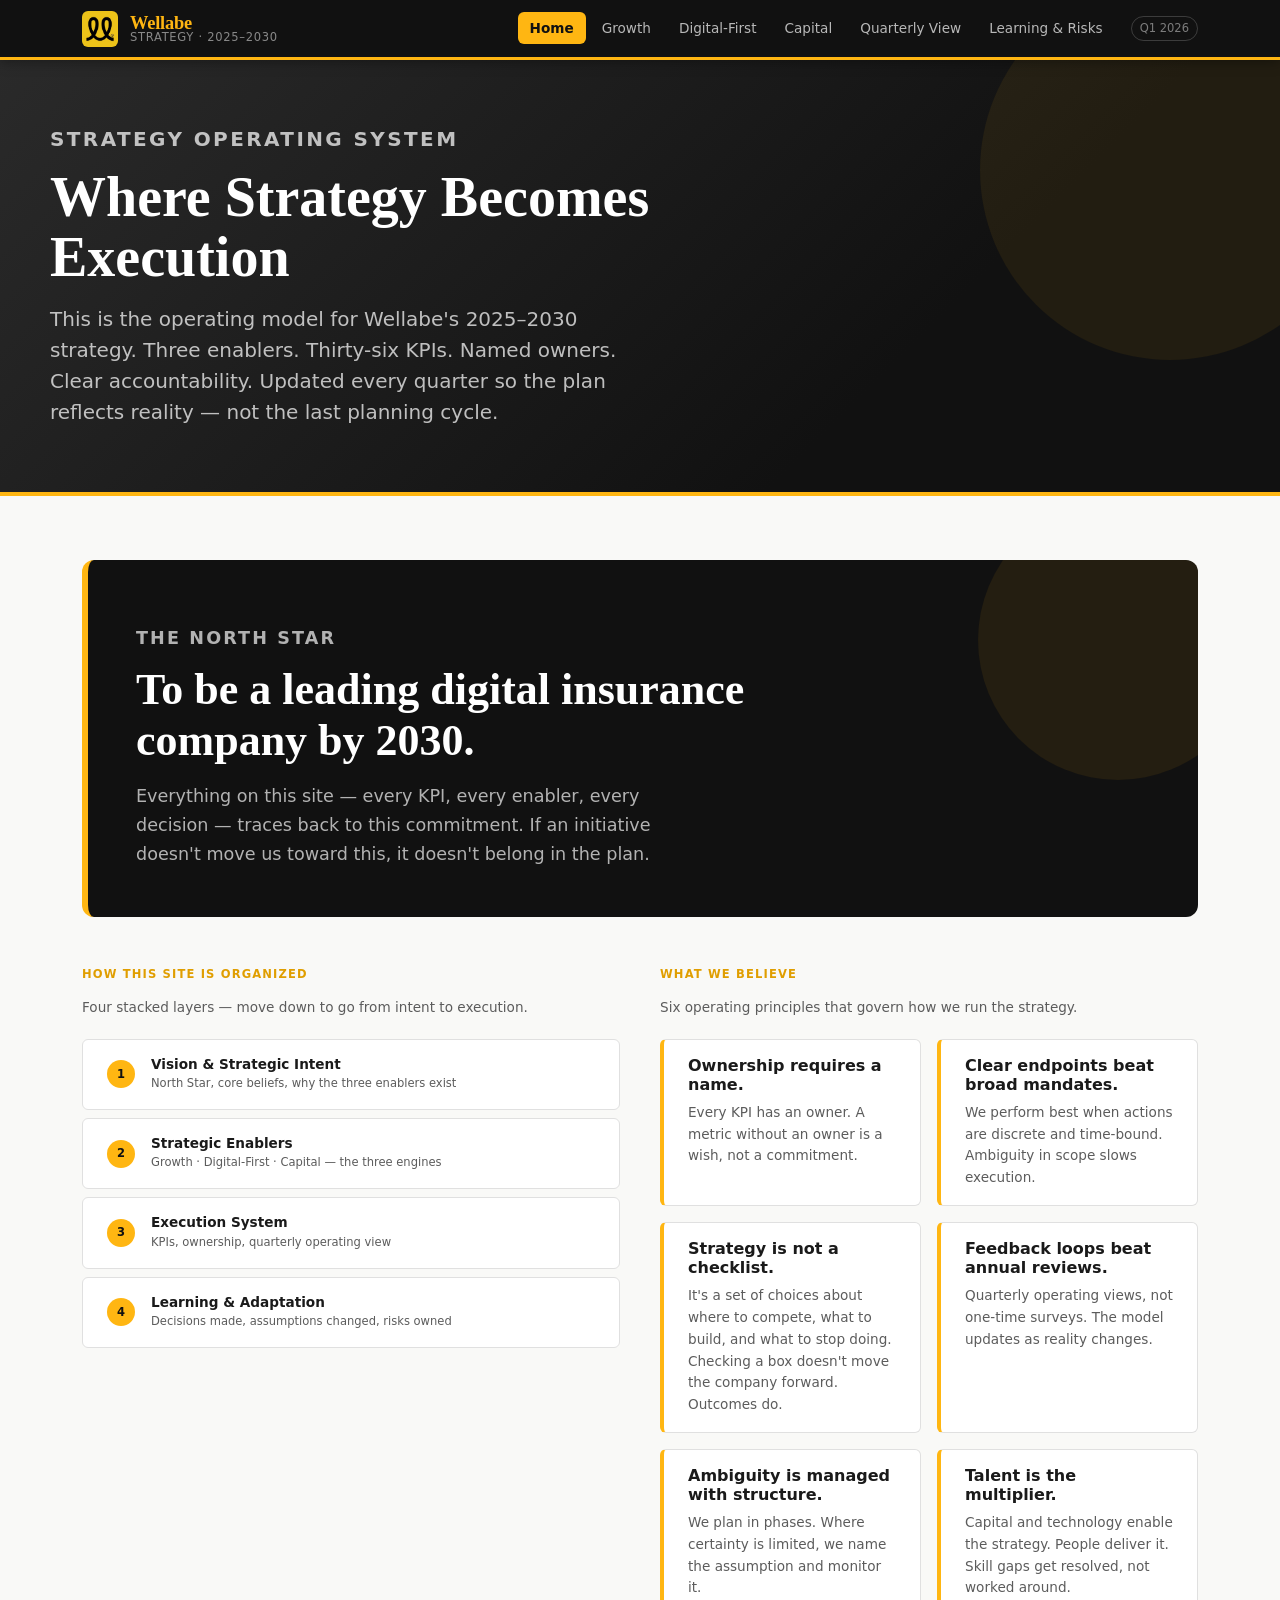
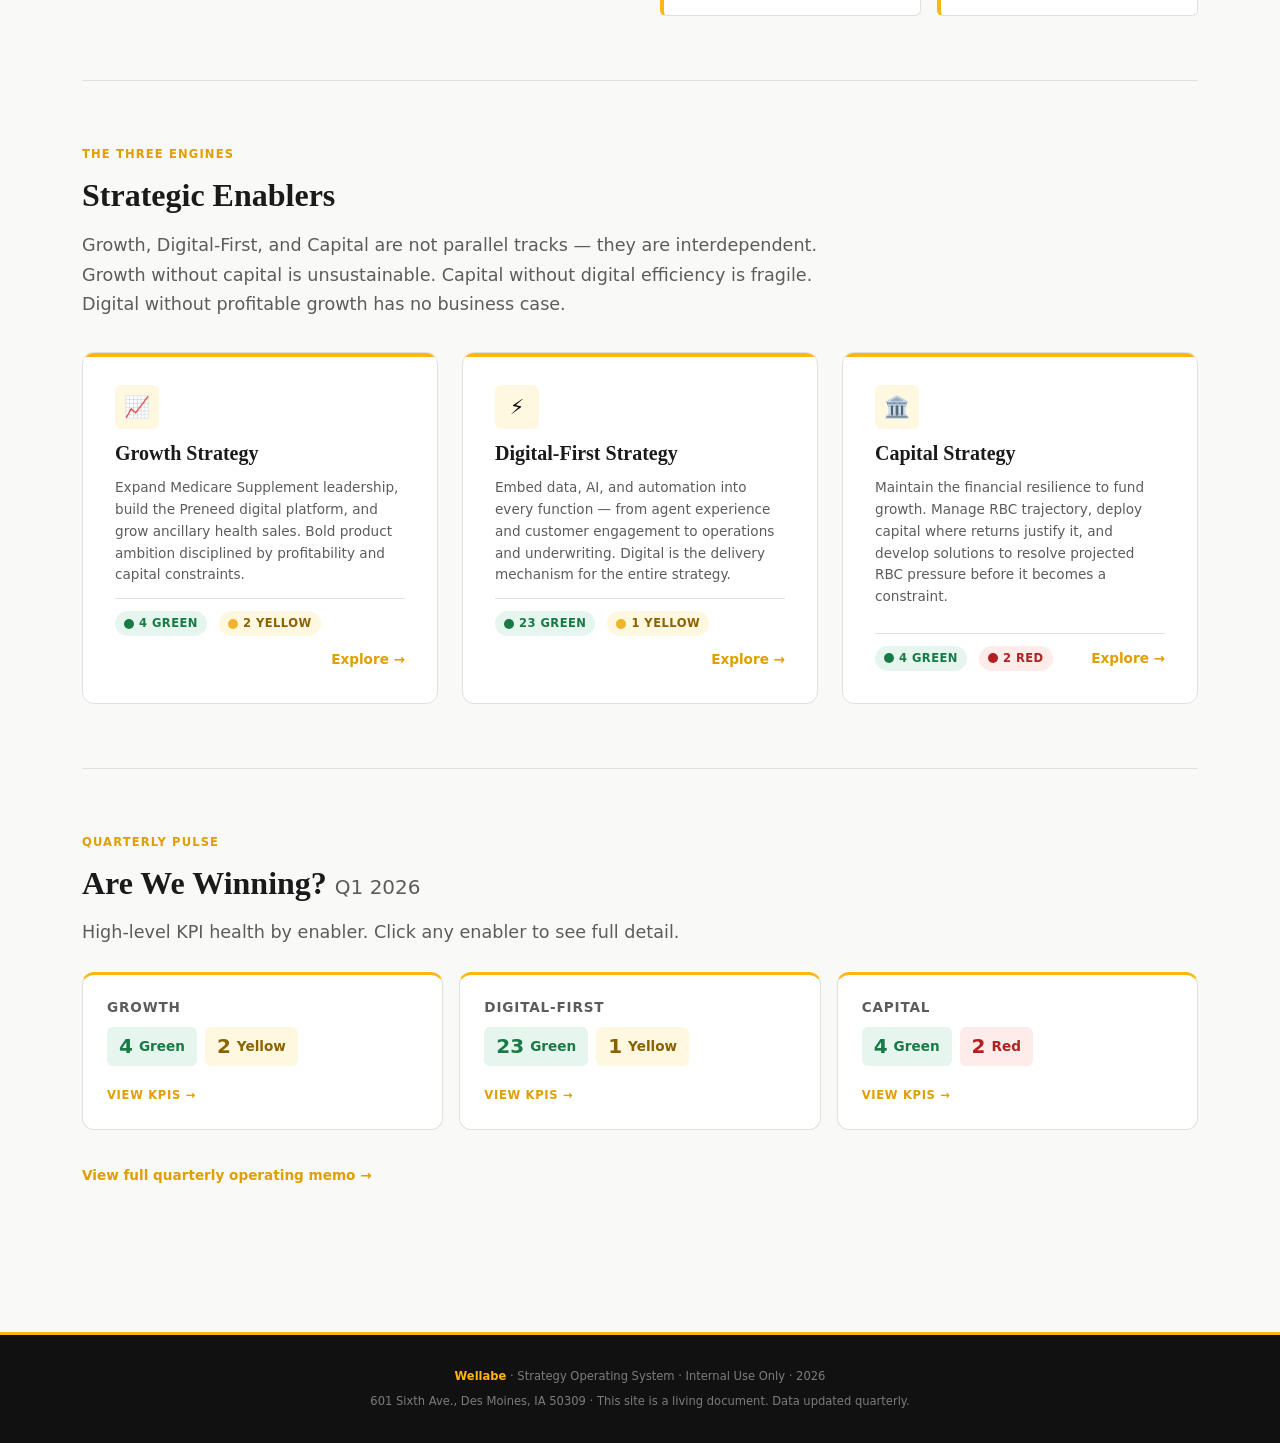
==== commit da1a5d13: "Add files via upload" ====
--- a/index.html
+++ b/index.html
@@ -15,30 +15,25 @@
      ============================================================ -->
 <nav class="site-nav" role="navigation" aria-label="Main navigation">
   <div class="nav-inner">
-
-    <!-- Wellabe logo lockup (double-L mark replicated in SVG) -->
     <a href="index.html" class="nav-logo" aria-label="Wellabe Strategy Home">
-      <svg class="nav-logo-icon" viewBox="0 0 36 36" fill="none" xmlns="http://www.w3.org/2000/svg" aria-hidden="true">
-        <rect width="36" height="36" rx="6" fill="#FFB612"/>
-        <path d="M 8,28 C 8,22 5,14 9,9 C 11,6 16,5 17,9 C 18,13 14,17 12,20 C 10,23 11,27 13,28 C 15,29 17,27 18,24 C 19,21 19,18 19,18" fill="none" stroke="#111111" stroke-width="2.6" stroke-linecap="round" stroke-linejoin="round"/>
-        <path d="M 19,18 C 19,14 17,8 21,5 C 23,3 28,3 28,7 C 28,11 24,15 22,18 C 20,21 21,26 23,27 C 25,28 27,26 28,23 C 29,20 29,17 29,17" fill="none" stroke="#111111" stroke-width="2.6" stroke-linecap="round" stroke-linejoin="round"/>
-      </svg>
+      <img src="img/wellabe-logo.png" alt="Wellabe" class="nav-logo-img">
       <div class="nav-logo-text">
         <span class="nav-logo-brand">Wellabe</span>
         <span class="nav-logo-sub">Strategy · 2025–2030</span>
       </div>
     </a>
-
-    <ul class="nav-links" role="list">
-      <li><a href="index.html"   class="nav-link active">Home</a></li>
-      <li><a href="growth.html"  class="nav-link">Growth</a></li>
-      <li><a href="digital.html" class="nav-link">Digital-First</a></li>
-      <li><a href="capital.html" class="nav-link">Capital</a></li>
-      <li><a href="quarterly.html" class="nav-link">Quarterly View</a></li>
-      <li><a href="learning.html"  class="nav-link">Learning &amp; Risks</a></li>
-      <span class="nav-badge" id="kpi-quarter">Q1 2026</span>
+    <button class="nav-hamburger" id="nav-hamburger" aria-label="Open navigation">
+      <span></span><span></span><span></span>
+    </button>
+    <ul class="nav-links" id="nav-links" role="list">
+      <li><a href="index.html"     class="nav-link" data-page="index.html">Home</a></li>
+      <li><a href="growth.html"    class="nav-link" data-page="growth.html">Growth</a></li>
+      <li><a href="digital.html"   class="nav-link" data-page="digital.html">Digital-First</a></li>
+      <li><a href="capital.html"   class="nav-link" data-page="capital.html">Capital</a></li>
+      <li><a href="quarterly.html" class="nav-link" data-page="quarterly.html">Quarterly View</a></li>
+      <li><a href="learning.html"  class="nav-link" data-page="learning.html">Learning &amp; Risks</a></li>
+      <span class="nav-badge" id="kpi-quarter"></span>
     </ul>
-
   </div>
 </nav>
 
@@ -49,7 +44,7 @@
   <div class="page-header-inner">
     <p class="page-header-eyebrow">Strategy Operating System</p>
     <h1>Where Strategy Becomes Execution</h1>
-    <p>Strategy only exists where decisions, ownership, metrics, and time intersect. This site is the shared operating model for Wellabe's 2025–2030 plan — built for executives and the board to stay grounded, aligned, and moving.</p>
+    <p>This is the operating model for Wellabe's 2025–2030 strategy. Three enablers. Thirty-six KPIs. Named owners. Clear accountability. Updated every quarter so the plan reflects reality — not the last planning cycle.</p>
   </div>
 </header>
 
@@ -117,8 +112,8 @@
               <p>We perform best when actions are discrete and time-bound. Ambiguity in scope slows execution.</p>
             </div>
             <div class="belief-card">
-              <h4>Strategy ≠ execution — but they must connect.</h4>
-              <p>Every operational decision should trace back to an enabler and a strategic objective.</p>
+              <h4>Strategy is not a checklist.</h4>
+              <p>It's a set of choices about where to compete, what to build, and what to stop doing. Checking a box doesn't move the company forward. Outcomes do.</p>
             </div>
             <div class="belief-card">
               <h4>Feedback loops beat annual reviews.</h4>
--- a/css/style.css
+++ b/css/style.css
@@ -124,6 +124,7 @@
 .nav-logo:hover { text-decoration: none; }
 
 .nav-logo-icon { width: 36px; height: 36px; flex-shrink: 0; }
+.nav-logo-img  { width: 36px; height: 36px; flex-shrink: 0; border-radius: 6px; display: block; object-fit: cover; }
 
 .nav-logo-text {
   display: flex;
@@ -352,6 +353,14 @@
   display: flex;
   flex-direction: column;
   gap: var(--space-3);
+  text-decoration: none;
+  transition: box-shadow 0.15s, transform 0.15s, border-color 0.15s;
+}
+a.kpi-summary-card:hover {
+  box-shadow: var(--shadow);
+  transform: translateY(-2px);
+  border-color: var(--wb-yellow);
+  text-decoration: none;
 }
 
 .kpi-summary-card h4 {
@@ -915,12 +924,60 @@
 /* ============================================================
    RESPONSIVE
    ============================================================ */
+/* ============================================================
+   HAMBURGER MENU (mobile)
+   ============================================================ */
+.nav-hamburger {
+  display: none;
+  flex-direction: column;
+  gap: 5px;
+  cursor: pointer;
+  background: none;
+  border: none;
+  padding: var(--space-2);
+  margin-left: auto;
+}
+.nav-hamburger span {
+  display: block;
+  width: 24px;
+  height: 2px;
+  background: rgba(255,255,255,0.85);
+  border-radius: 2px;
+  transition: transform 0.2s, opacity 0.2s;
+}
+.nav-hamburger.open span:nth-child(1) { transform: translateY(7px) rotate(45deg); }
+.nav-hamburger.open span:nth-child(2) { opacity: 0; }
+.nav-hamburger.open span:nth-child(3) { transform: translateY(-7px) rotate(-45deg); }
+
 @media (max-width: 900px) {
   :root { --text-hero: 2.4rem; --text-3xl: 2rem; }
   .enabler-grid, .three-col, .phases, .kpi-summary-bar { grid-template-columns: 1fr 1fr; }
   .belief-grid, .two-col { grid-template-columns: 1fr; }
-  .nav-links { display: none; }
-}
+
+  .nav-hamburger { display: flex; }
+
+  .nav-links {
+    display: none;
+    position: absolute;
+    top: var(--nav-h);
+    left: 0; right: 0;
+    background: var(--wb-black);
+    border-bottom: 3px solid var(--wb-yellow);
+    flex-direction: column;
+    padding: var(--space-3) var(--space-4);
+    gap: var(--space-1);
+    z-index: 99;
+    box-shadow: var(--shadow-lg);
+  }
+  .nav-links.open {
+    display: flex;
+  }
+  .nav-links li { width: 100%; }
+  .nav-link { display: block; padding: var(--space-3) var(--space-3); font-size: var(--text-base); }
+  .nav-badge { display: none; }
+  .site-nav { position: sticky; } /* ensure it stays sticky */
+}
+
 @media (max-width: 600px) {
   :root { --text-hero: 2rem; }
   .enabler-grid, .three-col, .phases, .kpi-summary-bar { grid-template-columns: 1fr; }
